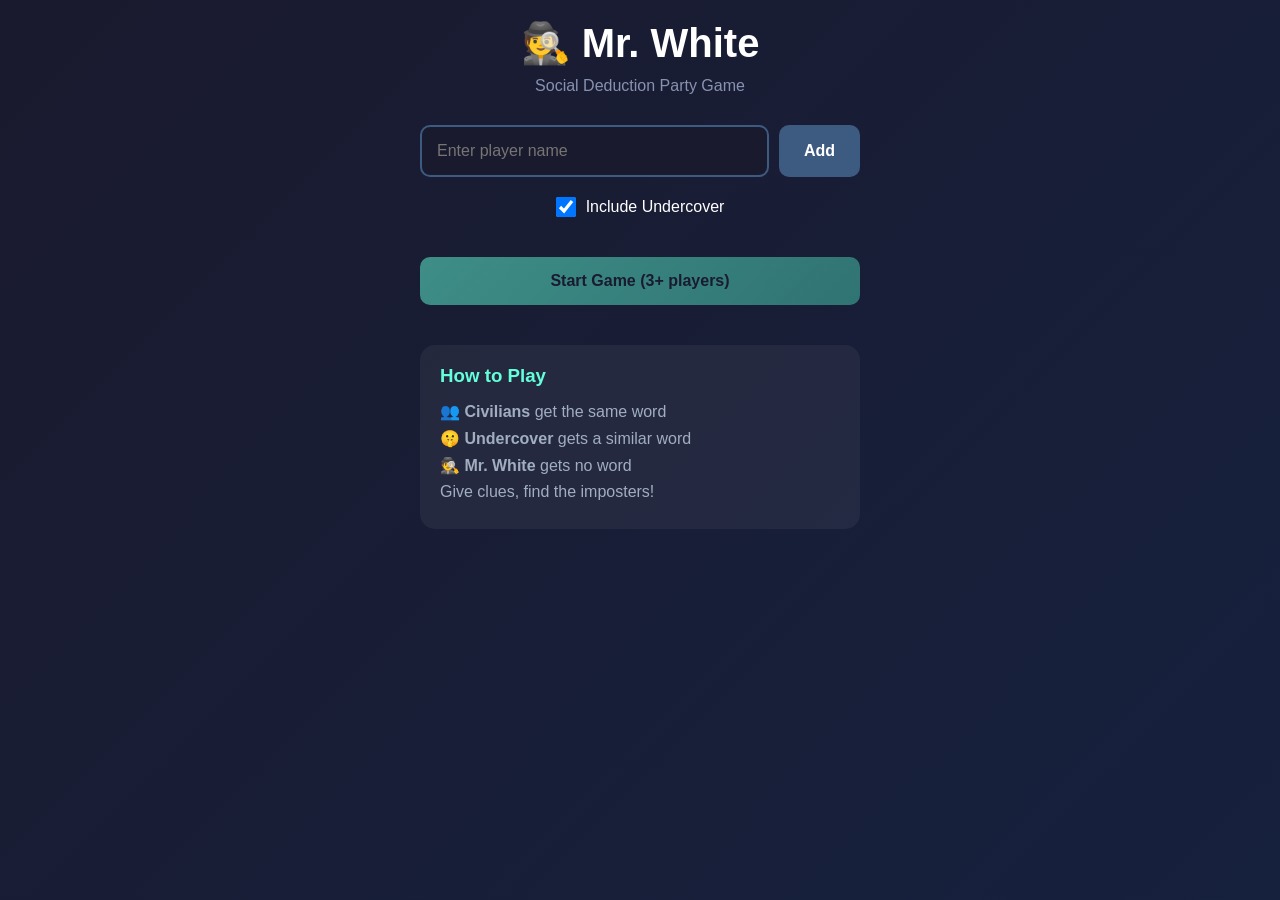
==== index.html @ 60d1307f "Initial commit: Mr. White party game - Pass-the-phone social deduction game - No backend needed, pur" ====
<!DOCTYPE html>
<html lang="en">
<head>
    <meta charset="UTF-8">
    <meta name="viewport" content="width=device-width, initial-scale=1.0, user-scalable=no">
    <title>Mr. White</title>
    <link rel="stylesheet" href="style.css">
</head>
<body>
    <div id="app">
        <!-- Setup Screen -->
        <div id="setup" class="screen active">
            <h1>🕵️ Mr. White</h1>
            <p class="subtitle">Social Deduction Party Game</p>
            
            <div class="player-input">
                <input type="text" id="playerName" placeholder="Enter player name" maxlength="20">
                <button id="addPlayer" class="btn">Add</button>
            </div>
            
            <ul id="playerList"></ul>
            
            <div class="options">
                <label>
                    <input type="checkbox" id="includeUndercover" checked>
                    Include Undercover
                </label>
            </div>
            
            <button id="startGame" class="btn btn-primary" disabled>Start Game (3+ players)</button>
            
            <div class="rules">
                <h3>How to Play</h3>
                <p>👥 <strong>Civilians</strong> get the same word</p>
                <p>🤫 <strong>Undercover</strong> gets a similar word</p>
                <p>🕵️ <strong>Mr. White</strong> gets no word</p>
                <p>Give clues, find the imposters!</p>
            </div>
        </div>

        <!-- Role Reveal Screen -->
        <div id="reveal" class="screen">
            <h2>Pass to:</h2>
            <h1 id="currentPlayer" class="player-name"></h1>
            
            <div id="wordHidden" class="word-container">
                <button id="showWord" class="btn btn-large">👆 Tap to see your role</button>
            </div>
            
            <div id="wordVisible" class="word-container hidden">
                <div id="roleDisplay" class="role"></div>
                <div id="wordDisplay" class="word"></div>
                <button id="hideWord" class="btn btn-secondary">Hide & Pass</button>
            </div>
        </div>

        <!-- Game Screen -->
        <div id="game" class="screen">
            <h2>Give Clues!</h2>
            <p class="hint">Each player says ONE word clue about their word</p>
            
            <div id="alivePlayers" class="player-grid"></div>
            
            <button id="startVote" class="btn btn-primary">Start Voting</button>
        </div>

        <!-- Vote Screen -->
        <div id="vote" class="screen">
            <h2>Who is suspicious?</h2>
            <p class="hint">Tap to vote, tap again to remove vote</p>
            
            <div id="votePlayers" class="player-grid"></div>
            
            <button id="confirmVote" class="btn btn-danger">Eliminate Top Voted</button>
        </div>

        <!-- Elimination Screen -->
        <div id="elimination" class="screen">
            <h2 id="eliminatedName" class="player-name"></h2>
            <p>was eliminated!</p>
            
            <div id="eliminatedRole" class="role"></div>
            
            <div id="mrWhiteGuess" class="hidden">
                <p>Mr. White can guess the word to win!</p>
                <input type="text" id="guessInput" placeholder="Enter your guess">
                <button id="submitGuess" class="btn">Guess</button>
                <button id="skipGuess" class="btn btn-secondary">Give Up</button>
            </div>
            
            <button id="continueGame" class="btn btn-primary hidden">Continue</button>
        </div>

        <!-- Game Over Screen -->
        <div id="gameOver" class="screen">
            <h1 id="winnerText"></h1>
            <p id="revealWords"></p>
            
            <div id="finalRoles"></div>
            
            <button id="playAgain" class="btn btn-primary">Play Again</button>
        </div>
    </div>

    <script src="game.js"></script>
</body>
</html>
---- style.css ----
* {
    box-sizing: border-box;
    margin: 0;
    padding: 0;
}

body {
    font-family: -apple-system, BlinkMacSystemFont, 'Segoe UI', Roboto, sans-serif;
    background: linear-gradient(135deg, #1a1a2e 0%, #16213e 100%);
    min-height: 100vh;
    color: #fff;
}

#app {
    max-width: 480px;
    margin: 0 auto;
    padding: 20px;
    min-height: 100vh;
}

.screen {
    display: none;
    animation: fadeIn 0.3s ease;
}

.screen.active {
    display: block;
}

@keyframes fadeIn {
    from { opacity: 0; transform: translateY(10px); }
    to { opacity: 1; transform: translateY(0); }
}

h1 {
    font-size: 2.5rem;
    text-align: center;
    margin-bottom: 10px;
}

h2 {
    font-size: 1.5rem;
    text-align: center;
    margin-bottom: 20px;
    color: #8892b0;
}

.subtitle {
    text-align: center;
    color: #8892b0;
    margin-bottom: 30px;
}

.player-input {
    display: flex;
    gap: 10px;
    margin-bottom: 20px;
}

input[type="text"] {
    flex: 1;
    padding: 15px;
    font-size: 1rem;
    border: 2px solid #3d5a80;
    border-radius: 10px;
    background: #1a1a2e;
    color: #fff;
    outline: none;
}

input[type="text"]:focus {
    border-color: #64ffda;
}

.btn {
    padding: 15px 25px;
    font-size: 1rem;
    font-weight: 600;
    border: none;
    border-radius: 10px;
    cursor: pointer;
    transition: all 0.2s;
    background: #3d5a80;
    color: #fff;
}

.btn:hover {
    transform: translateY(-2px);
    box-shadow: 0 5px 20px rgba(0,0,0,0.3);
}

.btn:disabled {
    opacity: 0.5;
    cursor: not-allowed;
    transform: none;
}

.btn-primary {
    background: linear-gradient(135deg, #64ffda 0%, #48c9b0 100%);
    color: #1a1a2e;
    width: 100%;
    margin-top: 20px;
}

.btn-secondary {
    background: #4a5568;
}

.btn-danger {
    background: linear-gradient(135deg, #ff6b6b 0%, #ee5a5a 100%);
    width: 100%;
    margin-top: 20px;
}

.btn-large {
    padding: 30px 50px;
    font-size: 1.3rem;
}

#playerList {
    list-style: none;
    margin-bottom: 20px;
}

#playerList li {
    display: flex;
    justify-content: space-between;
    align-items: center;
    padding: 12px 15px;
    background: rgba(255,255,255,0.05);
    border-radius: 8px;
    margin-bottom: 8px;
}

#playerList li button {
    background: none;
    border: none;
    color: #ff6b6b;
    font-size: 1.2rem;
    cursor: pointer;
}

.options {
    margin: 20px 0;
    text-align: center;
}

.options label {
    display: flex;
    align-items: center;
    justify-content: center;
    gap: 10px;
    cursor: pointer;
}

.options input[type="checkbox"] {
    width: 20px;
    height: 20px;
}

.rules {
    margin-top: 40px;
    padding: 20px;
    background: rgba(255,255,255,0.05);
    border-radius: 15px;
}

.rules h3 {
    margin-bottom: 15px;
    color: #64ffda;
}

.rules p {
    margin-bottom: 8px;
    color: #a0aec0;
}

/* Role Reveal */
.player-name {
    font-size: 2.5rem;
    text-align: center;
    color: #64ffda;
    margin: 20px 0;
}

.word-container {
    text-align: center;
    margin: 40px 0;
}

.word-container.hidden {
    display: none;
}

.role {
    font-size: 1.5rem;
    padding: 10px 20px;
    border-radius: 30px;
    display: inline-block;
    margin-bottom: 20px;
}

.role.civilian {
    background: #48c9b0;
    color: #1a1a2e;
}

.role.undercover {
    background: #f39c12;
    color: #1a1a2e;
}

.role.mrwhite {
    background: #e74c3c;
    color: #fff;
}

.word {
    font-size: 3rem;
    font-weight: bold;
    margin: 30px 0;
    padding: 20px;
    background: rgba(255,255,255,0.1);
    border-radius: 15px;
}

/* Game & Vote */
.hint {
    text-align: center;
    color: #8892b0;
    margin-bottom: 30px;
}

.player-grid {
    display: grid;
    grid-template-columns: repeat(2, 1fr);
    gap: 15px;
    margin-bottom: 20px;
}

.player-card {
    padding: 20px;
    background: rgba(255,255,255,0.05);
    border-radius: 15px;
    text-align: center;
    font-size: 1.2rem;
    cursor: pointer;
    transition: all 0.2s;
    border: 2px solid transparent;
}

.player-card:hover {
    background: rgba(255,255,255,0.1);
}

.player-card.voted {
    border-color: #ff6b6b;
    background: rgba(255,107,107,0.2);
}

.player-card.eliminated {
    opacity: 0.4;
    text-decoration: line-through;
}

.vote-count {
    display: block;
    font-size: 0.9rem;
    color: #ff6b6b;
    margin-top: 5px;
}

/* Elimination */
#mrWhiteGuess {
    margin: 30px 0;
    text-align: center;
}

#mrWhiteGuess input {
    width: 100%;
    margin: 15px 0;
}

#mrWhiteGuess .btn {
    margin: 5px;
}

/* Game Over */
#gameOver {
    text-align: center;
}

#gameOver h1 {
    font-size: 2rem;
    margin-bottom: 20px;
}

#revealWords {
    font-size: 1.2rem;
    color: #8892b0;
    margin-bottom: 30px;
}

#finalRoles {
    text-align: left;
    margin: 30px 0;
}

#finalRoles .player-role {
    display: flex;
    justify-content: space-between;
    padding: 10px;
    border-bottom: 1px solid rgba(255,255,255,0.1);
}

/* Mobile optimizations */
@media (max-width: 400px) {
    h1 { font-size: 2rem; }
    .player-name { font-size: 2rem; }
    .word { font-size: 2rem; }
    .player-grid { grid-template-columns: 1fr; }
}
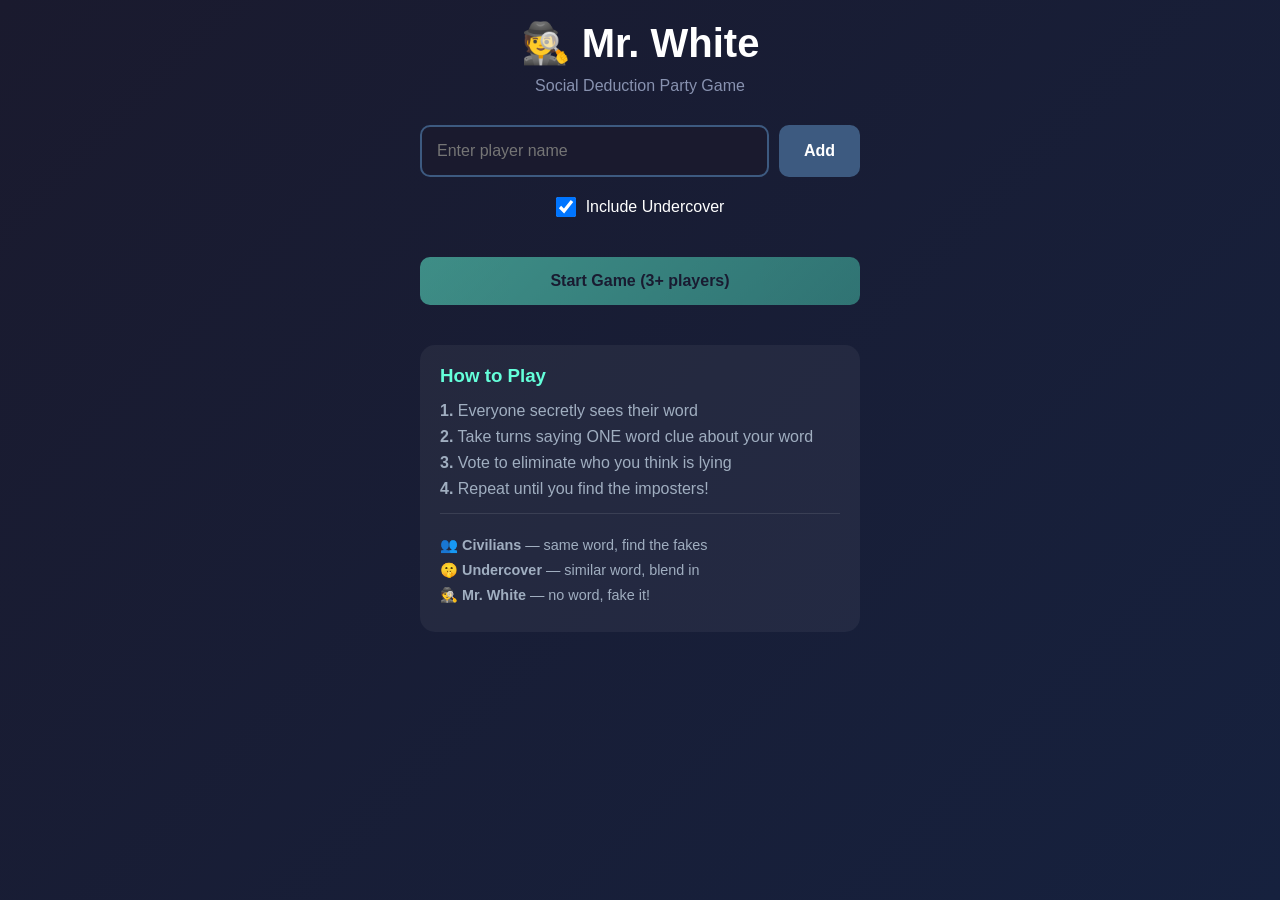
==== commit e3ac8061: "Simplify: just show who starts + clearer instructions - Shows '👉 X starts!' instead of full order - " ====
--- a/index.html
+++ b/index.html
@@ -31,10 +31,15 @@
             
             <div class="rules">
                 <h3>How to Play</h3>
-                <p>👥 <strong>Civilians</strong> get the same word</p>
-                <p>🤫 <strong>Undercover</strong> gets a similar word</p>
-                <p>🕵️ <strong>Mr. White</strong> gets no word</p>
-                <p>Give clues, find the imposters!</p>
+                <p><strong>1.</strong> Everyone secretly sees their word</p>
+                <p><strong>2.</strong> Take turns saying ONE word clue about your word</p>
+                <p><strong>3.</strong> Vote to eliminate who you think is lying</p>
+                <p><strong>4.</strong> Repeat until you find the imposters!</p>
+                <div class="roles-info">
+                    <p>👥 <strong>Civilians</strong> — same word, find the fakes</p>
+                    <p>🤫 <strong>Undercover</strong> — similar word, blend in</p>
+                    <p>🕵️ <strong>Mr. White</strong> — no word, fake it!</p>
+                </div>
             </div>
         </div>
 
@@ -56,12 +61,12 @@
 
         <!-- Game Screen -->
         <div id="game" class="screen">
-            <h2>Give Clues!</h2>
-            <p class="hint">Each player says ONE word clue about their word</p>
+            <h2>🗣️ Clue Round</h2>
+            <p class="hint">Go around clockwise. Say ONE word that relates to your word.<br>Be clever — too obvious and you're suspicious!</p>
             
             <div id="alivePlayers" class="player-grid"></div>
             
-            <button id="startVote" class="btn btn-primary">Start Voting</button>
+            <button id="startVote" class="btn btn-primary">Everyone spoke? Start Voting</button>
         </div>
 
         <!-- Vote Screen -->
@@ -98,7 +103,10 @@
             
             <div id="finalRoles"></div>
             
-            <button id="playAgain" class="btn btn-primary">Play Again</button>
+            <div class="game-over-buttons">
+                <button id="newRound" class="btn btn-primary">🔄 New Round (Same Players)</button>
+                <button id="playAgain" class="btn btn-secondary">👋 New Game (Reset Players)</button>
+            </div>
         </div>
     </div>
 
--- a/style.css
+++ b/style.css
@@ -320,3 +320,44 @@
     .word { font-size: 2rem; }
     .player-grid { grid-template-columns: 1fr; }
 }
+
+/* Start Player */
+.start-player {
+    text-align: center;
+    font-size: 1.3rem;
+    color: #64ffda;
+    margin-bottom: 20px;
+    padding: 15px;
+    background: rgba(100, 255, 218, 0.1);
+    border-radius: 10px;
+}
+
+.player-list {
+    display: grid;
+    grid-template-columns: repeat(2, 1fr);
+    gap: 10px;
+}
+
+/* Rules styling */
+.roles-info {
+    margin-top: 15px;
+    padding-top: 15px;
+    border-top: 1px solid rgba(255,255,255,0.1);
+}
+
+.roles-info p {
+    margin: 8px 0;
+    font-size: 0.9rem;
+}
+
+/* Game Over Buttons */
+.game-over-buttons {
+    display: flex;
+    flex-direction: column;
+    gap: 15px;
+    margin-top: 30px;
+}
+
+.game-over-buttons .btn {
+    width: 100%;
+}
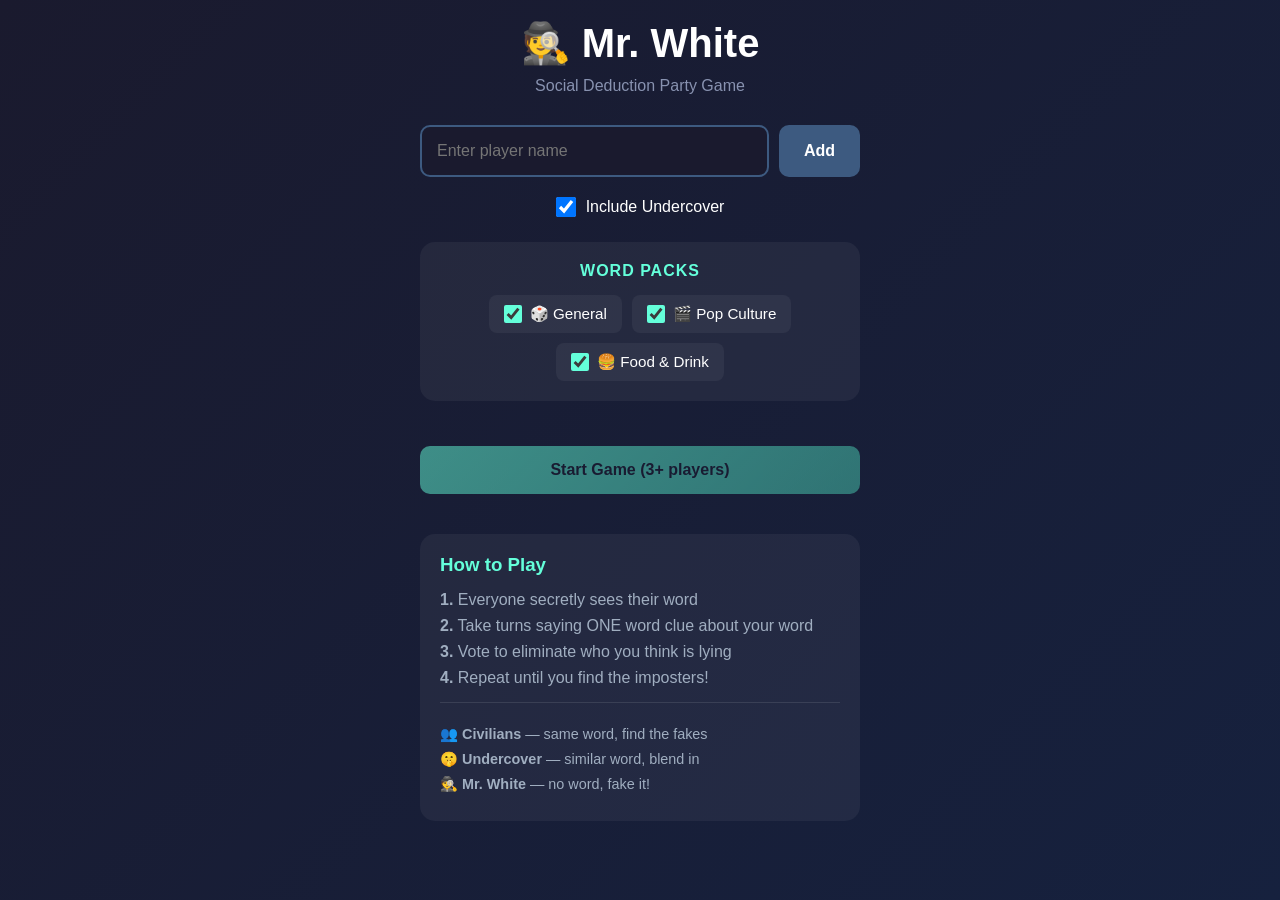
==== commit c13cae98: "Add word pack selection (General, Pop Culture, Food & Drink)" ====
--- a/index.html
+++ b/index.html
@@ -25,6 +25,11 @@
                     <input type="checkbox" id="includeUndercover" checked>
                     Include Undercover
                 </label>
+            </div>
+            
+            <div class="pack-selection">
+                <h4>Word Packs</h4>
+                <div id="packOptions"></div>
             </div>
             
             <button id="startGame" class="btn btn-primary" disabled>Start Game (3+ players)</button>
@@ -71,10 +76,9 @@
 
         <!-- Vote Screen -->
         <div id="vote" class="screen">
-            <h2>Who is suspicious?</h2>
-            <p class="hint">Tap to vote, tap again to remove vote</p>
+            <h2>🗳️ Who is suspicious?</h2>
             
-            <div id="votePlayers" class="player-grid"></div>
+            <div id="votePlayers"></div>
             
             <button id="confirmVote" class="btn btn-danger">Eliminate Top Voted</button>
         </div>
--- a/style.css
+++ b/style.css
@@ -224,6 +224,19 @@
     border-radius: 15px;
 }
 
+.category-hint {
+    font-size: 1.1rem;
+    color: #64ffda;
+    font-weight: 500;
+    margin-bottom: 15px;
+    text-transform: uppercase;
+    letter-spacing: 2px;
+}
+
+.mr-white-word {
+    color: #e74c3c;
+}
+
 /* Game & Vote */
 .hint {
     text-align: center;
@@ -264,10 +277,86 @@
 }
 
 .vote-count {
-    display: block;
+    display: inline-block;
+    font-size: 1.2rem;
+    font-weight: bold;
+    color: #fff;
+    min-width: 30px;
+    text-align: center;
+}
+
+/* Voting Controls */
+.vote-counter {
+    text-align: center;
+    font-size: 1.3rem;
+    color: #64ffda;
+    margin-bottom: 10px;
+    padding: 10px;
+    background: rgba(100, 255, 218, 0.1);
+    border-radius: 10px;
+}
+
+.vote-instructions {
+    text-align: center;
+    color: #8892b0;
+    margin-bottom: 20px;
     font-size: 0.9rem;
-    color: #ff6b6b;
-    margin-top: 5px;
+}
+
+.vote-card {
+    display: flex;
+    justify-content: space-between;
+    align-items: center;
+    padding: 15px 20px;
+    cursor: default;
+}
+
+.vote-card .player-name {
+    font-size: 1.2rem;
+    color: #fff;
+    margin: 0;
+}
+
+.vote-controls {
+    display: flex;
+    align-items: center;
+    gap: 10px;
+}
+
+.vote-btn {
+    width: 44px;
+    height: 44px;
+    border: none;
+    border-radius: 50%;
+    font-size: 1.3rem;
+    cursor: pointer;
+    transition: all 0.2s;
+    display: flex;
+    align-items: center;
+    justify-content: center;
+}
+
+.vote-btn.plus {
+    background: linear-gradient(135deg, #48c9b0 0%, #3db39c 100%);
+    color: #1a1a2e;
+}
+
+.vote-btn.minus {
+    background: rgba(255, 255, 255, 0.1);
+    color: #8892b0;
+}
+
+.vote-btn:hover {
+    transform: scale(1.1);
+}
+
+.vote-btn.plus:hover {
+    box-shadow: 0 0 15px rgba(72, 201, 176, 0.5);
+}
+
+.vote-card.voted {
+    border-color: #ff6b6b;
+    background: rgba(255, 107, 107, 0.15);
 }
 
 /* Elimination */
@@ -323,16 +412,19 @@
 
 /* Start Player */
 .start-player {
-    text-align: center;
-    font-size: 1.3rem;
-    color: #64ffda;
-    margin-bottom: 20px;
-    padding: 15px;
+    grid-column: 1 / -1;
+    text-align: center;
+    font-size: 1.4rem;
+    color: #64ffda;
+    margin-bottom: 20px;
+    padding: 20px;
+    border: 2px solid #64ffda;
     background: rgba(100, 255, 218, 0.1);
     border-radius: 10px;
 }
 
 .player-list {
+    grid-column: 1 / -1;
     display: grid;
     grid-template-columns: repeat(2, 1fr);
     gap: 10px;
@@ -361,3 +453,53 @@
 .game-over-buttons .btn {
     width: 100%;
 }
+
+/* Pack Selection */
+.pack-selection {
+    margin: 25px 0;
+    padding: 20px;
+    background: rgba(255,255,255,0.05);
+    border-radius: 15px;
+}
+
+.pack-selection h4 {
+    text-align: center;
+    color: #64ffda;
+    margin-bottom: 15px;
+    font-size: 1rem;
+    text-transform: uppercase;
+    letter-spacing: 1px;
+}
+
+#packOptions {
+    display: flex;
+    flex-wrap: wrap;
+    justify-content: center;
+    gap: 10px;
+}
+
+.pack-option {
+    display: flex;
+    align-items: center;
+    gap: 8px;
+    padding: 10px 15px;
+    background: rgba(255,255,255,0.05);
+    border-radius: 8px;
+    cursor: pointer;
+    transition: all 0.2s;
+    font-size: 0.95rem;
+}
+
+.pack-option:hover {
+    background: rgba(255,255,255,0.1);
+}
+
+.pack-option input[type="checkbox"] {
+    width: 18px;
+    height: 18px;
+    accent-color: #64ffda;
+}
+
+.pack-option input[type="checkbox"]:checked + span {
+    color: #64ffda;
+}
